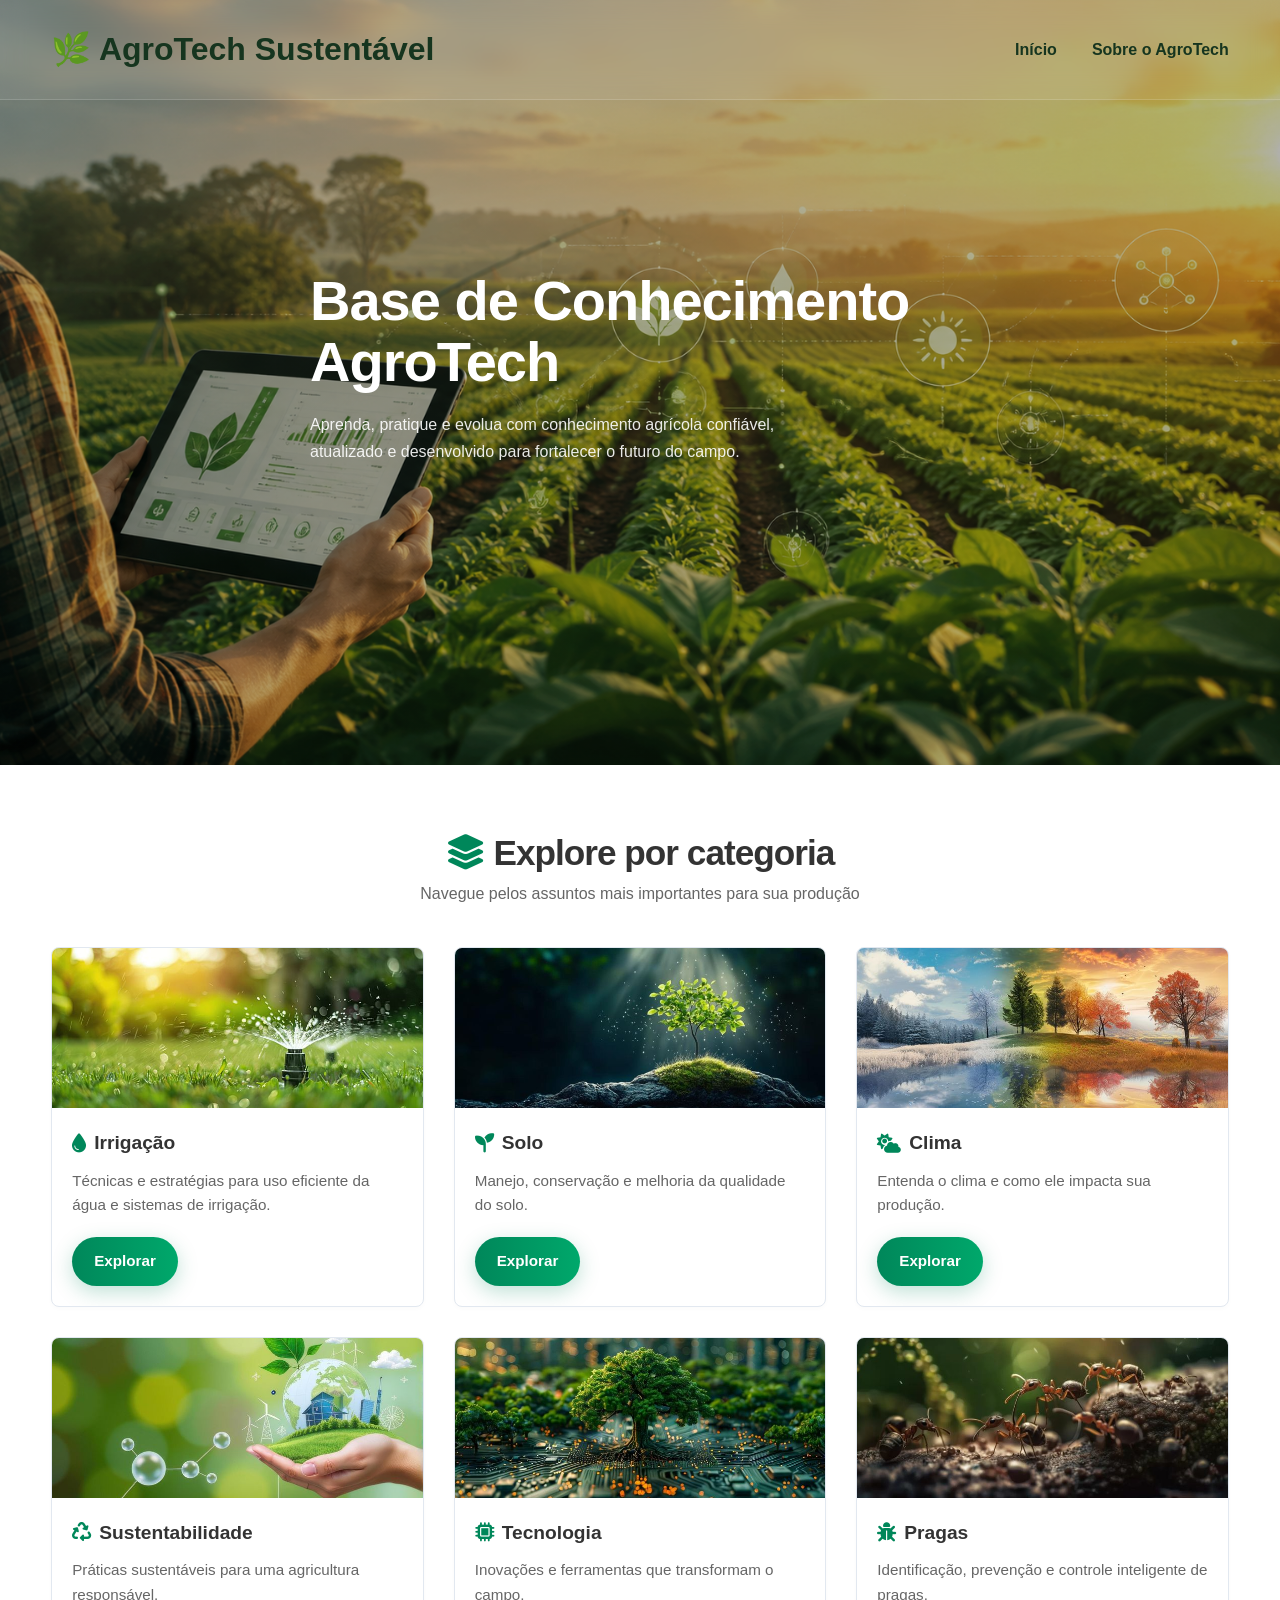
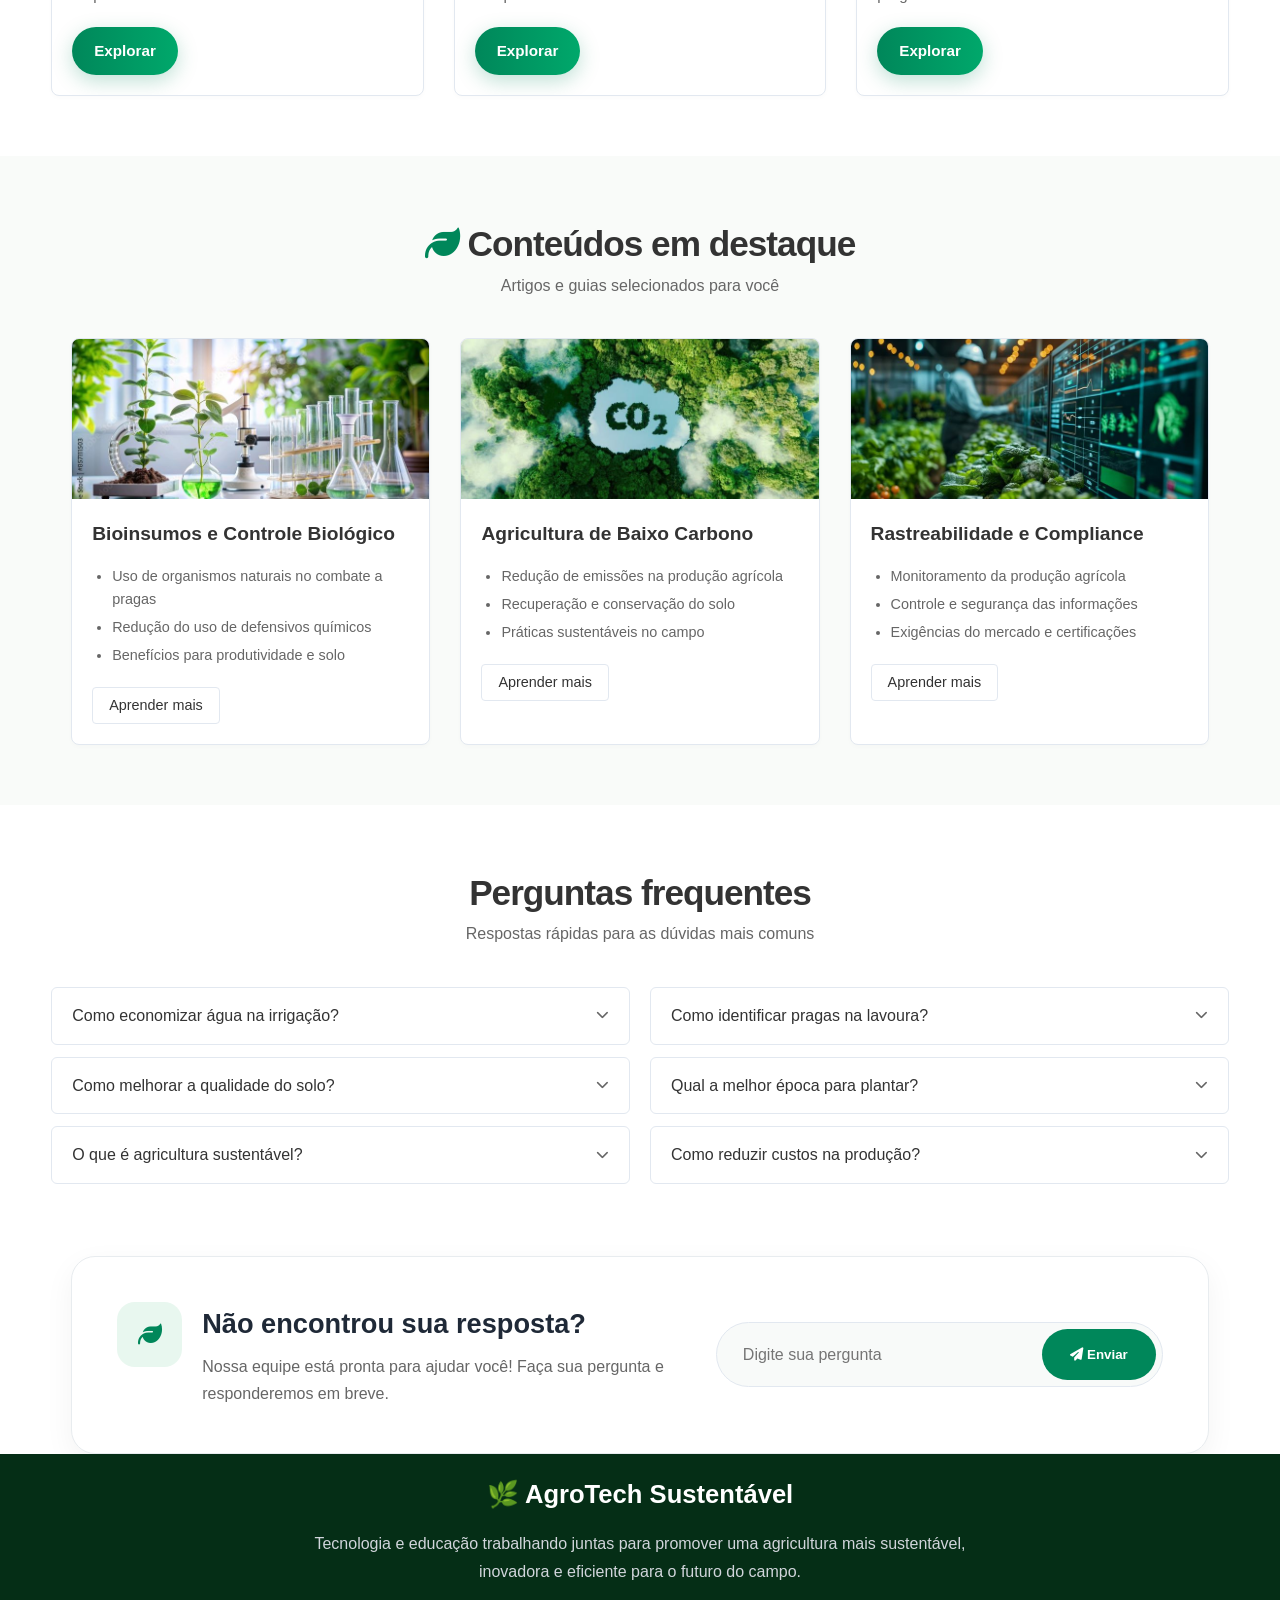
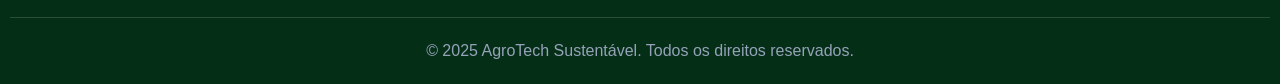
==== modulos/conhecimento/conhecimento.html @ ecba4606 "." ====
<!DOCTYPE html>
<html lang="pt-BR">
<head>
    <meta charset="UTF-8">
    <meta name="viewport" content="width=device-width, initial-scale=1.0">
    <title>Base de Conhecimento - AgroTech</title>
    <link rel="stylesheet" href="conhecimento.css">
    <!-- FontAwesome para os ícones (opcional, ou use seus próprios SVGs) -->
    <link rel="stylesheet"
href="https://cdnjs.cloudflare.com/ajax/libs/font-awesome/6.5.2/css/all.min.css">
<link rel="stylesheet" href="/css/global.css">
<script src="/js/global.js"></script>
</head>
<body>

    <!-- HEADER -->
    <header class="header">
    <div class="container nav">
        <div class="logo">
            🌿 AgroTech Sustentável
        </div>

        <nav>
            <ul>
                <li><a href="../../index.html">Início</a></li>
                <li><a href="/modulos/sobre/sobre.html">Sobre o AgroTech</a></li>
            </ul>
        </nav>
    </div>
    </header>

    <!-- Hero Section -->
    <section class="hero">
    <div class="container">
        <h1>Base de Conhecimento AgroTech</h1>

        <p>
            Aprenda, pratique e evolua com conhecimento agrícola confiável,
            atualizado e desenvolvido para fortalecer o futuro do campo.
        </p>
    </div>
</section>

    <!-- Categorias -->
    <section class="section container">
        <div class="section-title">
            <h2><i class="fa-solid fa-layer-group text-green"></i> Explore por categoria</h2>
            <p>Navegue pelos assuntos mais importantes para sua produção</p>
        </div>

        <div class="grid-categories">
            <!-- Card 1 -->
<div class="card-category">

    <div class="card-img"
    style="background-image:url('/assets/imagens/conteudos/irrigacao/bannerirrigar_BDC.jpeg');">
    </div>

    <div class="card-content">
        <h3>
            <i class="fa-solid fa-droplet text-green"></i>
            Irrigação
        </h3>

        <p>
            Técnicas e estratégias para uso eficiente da água e sistemas de irrigação.
        </p>

        <a href="/modulos/conhecimento/conteudos/irrigacao.html" class="botao">
            Explorar
        </a>
    </div>

</div>

<!-- Card 2 -->
<div class="card-category">

    <div class="card-img"
    style="background-image:url('/assets/imagens/conteudos/solo/bannersolo_BDC.jpeg');">
    </div>

    <div class="card-content">

        <h3>
            <i class="fa-solid fa-seedling text-green"></i>
            Solo
        </h3>

        <p>
            Manejo, conservação e melhoria da qualidade do solo.
        </p>

        <a href="/modulos/conhecimento/conteudos/solo.html" class="botao">
            Explorar
        </a>

    </div>

</div>

<!-- Card 3 -->
<div class="card-category">

    <div class="card-img"
    style="background-image:url('/assets/imagens/conteudos/clima/bannerclima_BDC.jpeg');">
    </div>

    <div class="card-content">

        <h3>
            <i class="fa-solid fa-cloud-sun text-green"></i>
            Clima
        </h3>

        <p>
            Entenda o clima e como ele impacta sua produção.
        </p>

        <a href="/modulos/conhecimento/conteudos/clima.html" class="botao">
            Explorar
        </a>

    </div>

</div>

<!-- Card 4 -->
<div class="card-category">

    <div class="card-img"
    style="background-image:url('/assets/imagens/conteudos/sustentabilidade/bannersustentabilidade_BDC.jpeg');">
    </div>

    <div class="card-content">

        <h3>
            <i class="fa-solid fa-recycle text-green"></i>
            Sustentabilidade
        </h3>

        <p>
            Práticas sustentáveis para uma agricultura responsável.
        </p>

        <a href="/modulos/conhecimento/conteudos/sustentabilidade.html" class="botao">
            Explorar
        </a>

    </div>

</div>

<!-- Card 5 -->
<div class="card-category">

    <div class="card-img"
    style="background-image:url('/assets/imagens/conteudos/tecnologia/bannertech_BDC.jpeg');">
    </div>

    <div class="card-content">

        <h3>
            <i class="fa-solid fa-microchip text-green"></i>
            Tecnologia
        </h3>

        <p>
            Inovações e ferramentas que transformam o campo.
        </p>

        <a href="/modulos/conhecimento/conteudos/tecnologia.html" class="botao">
            Explorar
        </a>

    </div>

</div>

<!-- Card 6 -->
<div class="card-category">

    <div class="card-img"
    style="background-image:url('/assets/imagens/conteudos/pragas/bannerpragas_BDC.jpeg');">
    </div>

    <div class="card-content">

        <h3>
            <i class="fa-solid fa-bug text-green"></i>
            Pragas
        </h3>

        <p>
            Identificação, prevenção e controle inteligente de pragas.
        </p>

        <a href="/modulos/conhecimento/conteudos/pragas.html" class="botao">
            Explorar
        </a>

    </div>

</div>
</div>
</section>
    <!-- Conteúdos em Destaque -->
<section class="section section-gray">
<div class="container">

<div class="section-title">
<h2>
<i class="fa-solid fa-leaf text-green"></i>
Conteúdos em destaque
</h2>

<p>
Artigos e guias selecionados para você
</p>
</div>

<div class="grid-featured">

<!-- Artigo 1 -->

<div class="card-featured">

<div class="card-img"
style="background-image:url('/assets/imagens/geral/bannerbio_BDC.jpeg');">
</div>

<div class="card-content">

<h3>Bioinsumos e Controle Biológico</h3>

<ul>
<li>Uso de organismos naturais no combate a pragas</li>

<li>Redução do uso de defensivos químicos</li>

<li>Benefícios para produtividade e solo</li>
</ul>

<a href="#" class="btn-outline">
Aprender mais
</a>

</div>
</div>


<!-- Artigo 2 -->

<div class="card-featured">

<div class="card-img"
style="background-image:url('/assets/imagens/geral/bannerCO2_BDC.jpeg');">
</div>

<div class="card-content">

<h3>Agricultura de Baixo Carbono</h3>

<ul>

<li>Redução de emissões na produção agrícola</li>

<li>Recuperação e conservação do solo</li>

<li>Práticas sustentáveis no campo</li>

</ul>

<a href="#" class="btn-outline">
Aprender mais
</a>

</div>
</div>


<!-- Artigo 3 -->

<div class="card-featured">

<div class="card-img"
style="background-image:url('/assets/imagens/geral/bannermonitorar_BDC.jpeg');">
</div>

<div class="card-content">

<h3>Rastreabilidade e Compliance</h3>

<ul>

<li>Monitoramento da produção agrícola</li>

<li>Controle e segurança das informações</li>

<li>Exigências do mercado e certificações</li>

</ul>

<a href="#" class="btn-outline">
Aprender mais
</a>

</div>
</div>

</div>
</div>
</section>

    <!-- Perguntas Frequentes -->
    <section class="section container">
        <div class="section-title">
            <h2>Perguntas frequentes</h2>
            <p>Respostas rápidas para as dúvidas mais comuns</p>
        </div>

        <div class="faq-grid">
            <div class="faq-col">
                <div class="faq-item">
                    <div class="faq-question">
                        <span>Como economizar água na irrigação?</span>
                        <i class="fa-solid fa-chevron-down"></i>
                    </div>
                    <div class="faq-answer">
                        <p>Utilize sistemas de gotejamento, monitore a umidade do solo e faça irrigações nos períodos mais frescos do dia (início da manhã ou fim da tarde) para reduzir a evaporação.</p>
                    </div>
                </div>
                <div class="faq-item">
                    <div class="faq-question">
                        <span>Como melhorar a qualidade do solo?</span>
                        <i class="fa-solid fa-chevron-down"></i>
                    </div>
                    <div class="faq-answer">
                        <p>Realize análise de solo regularmente, aplique matéria orgânica, faça rotação de culturas e evite o maquinário pesado excessivo para prevenir a compactação.</p>
                    </div>
                </div>
                <div class="faq-item">
                    <div class="faq-question">
                        <span>O que é agricultura sustentável?</span>
                        <i class="fa-solid fa-chevron-down"></i>
                    </div>
                    <div class="faq-answer">
                        <p>É um modelo que equilibra a produção de alimentos com a preservação ambiental, viabilidade econômica e justiça social, garantindo recursos para o futuro.</p>
                    </div>
                </div>
            </div>

            <div class="faq-col">
                <div class="faq-item">
                    <div class="faq-question">
                        <span>Como identificar pragas na lavoura?</span>
                        <i class="fa-solid fa-chevron-down"></i>
                    </div>
                    <div class="faq-answer">
                        <p>Faça o monitoramento constante caminhando pela área técnica (MIP), observe manchas, furos nas folhas e a presença direta de insetos ou vetores.</p>
                    </div>
                </div>
                <div class="faq-item">
                    <div class="faq-question">
                        <span>Qual a melhor época para plantar?</span>
                        <i class="fa-solid fa-chevron-down"></i>
                    </div>
                    <div class="faq-answer">
                        <p>Depende da cultura escolhida e do zoneamento climático da sua região. Consulte o calendário agrícola local ou o ZARC da Embrapa.</p>
                    </div>
                </div>
                <div class="faq-item">
                    <div class="faq-question">
                        <span>Como reduzir custos na produção?</span>
                        <i class="fa-solid fa-chevron-down"></i>
                    </div>
                    <div class="faq-answer">
                        <p>Invista em tecnologia de precisão, faça compras coletivas de insumos, previna pragas antes que virem infestações e faça a manutenção preventiva de maquinários.</p>
                    </div>
                </div>
            </div>
        </div>
    </section>

    <!-- Banner Final CTA -->
    <section class="container cta-section">
        <div class="cta-box">
            <div class="cta-content">
                <div class="cta-icon">
                    <i class="fa-solid fa-leaf"></i>
                </div>
                <div>
                    <h3>Não encontrou sua resposta?</h3>
                    <p>Nossa equipe está pronta para ajudar você! Faça sua pergunta e responderemos em breve.</p>
                </div>
            </div>
            <div class="search-box">
    <input type="text" placeholder="Digite sua pergunta">
    <button class="btn-search">
<i class="fa-solid fa-paper-plane"></i>
Enviar
</button>
</div>
        </div>
    </section>
    <!-- FOOTER -->
<footer>

    <div class="container footer-grid">

        <div class="footer-brand">

            <h3>
                🌿 AgroTech Sustentável
            </h3>

            <p>
                Tecnologia e educação trabalhando juntas para promover uma
                agricultura mais sustentável, inovadora e eficiente para o
                futuro do campo.
            </p>

        </div>

    </div>

    <div class="copyright">
        <p>&copy; 2025 AgroTech Sustentável. Todos os direitos reservados.</p>
    </div>

</footer>

    <script src="/modulos/conhecimento/conteudos.js"></script>
<script src="/modulos/conhecimento/conhecimento.js"></script>
</body>
</html>
---- modulos/conhecimento/conhecimento.css ----
/* ========================================
   CONFIGURAÇÕES GERAIS E VARIÁVEIS
======================================== */
:root {
    --primary-color: #00875a;
    --primary-dark: #006644;
    --text-color: #333333;
    --text-light: #666666;
    --bg-light: #f9fbf9;
    --border-color: #e2e8f0;
    --white: #ffffff;
}

* {
    margin: 0;
    padding: 0;
    box-sizing: border-box;
    font-family: 'Segoe UI', Tahoma, Geneva, Verdana, sans-serif;
}

body {
    background-color: var(--white);
    color: var(--text-color);
    line-height: 1.6;
}

/* Base unificada para o alinhamento centralizado das seções */
.container {
    width: 100%;
    max-width: 1200px;
    margin: 0 auto;
    padding: 0 20px;
}

.text-green {
    color: var(--primary-color);
}

/* ========================================
   HERO PROFISSIONAL
======================================== */

.hero{
    min-height:85vh;

    background:
    linear-gradient(
        rgba(0,0,0,.30),
        rgba(0,0,0,.30)
    ),
    url('/assets/imagens/geral/bannerconhecimento.png');

    background-size:cover;
    background-position:center;

    display:flex;
    align-items:center;
}

.hero .container{
    max-width:700px;

    display:flex;
    flex-direction:column;
    align-items:flex-start;

    padding:0 20px;
}

.hero h1{
font-size:3.5rem;
font-weight:700;
letter-spacing:-1px;
line-height:1.1;

color:white;

margin-bottom:18px;
}

.hero p{

max-width:520px;

font-size:1rem;

font-weight:400;

line-height:1.7;

color:rgba(255,255,255,.90);

margin-bottom:30px;
}

.hero .botao{
padding:14px 28px;

border-radius:50px;

background:#00875a;

color:white;

font-weight:600;

text-decoration:none;

transition:.3s;
}

.hero .botao:hover{
transform:translateY(-3px);
background:#006644;
}

/* Responsivo */

@media(max-width:768px){

.hero{
min-height:70vh;
text-align:center;
}

.hero .container{
align-items:center;
}

.hero h1{
font-size:2.5rem;
}

.hero p{
font-size:1rem;
}

}
/* ========================================
   BOTÕES E ELEMENTOS DE INTERAÇÃO
======================================== */

.botao{

display:inline-flex;
align-items:center;
justify-content:center;

padding:12px 22px;

background:linear-gradient(
90deg,
#00875a,
#00a86b
);

color:white;
text-decoration:none;

font-weight:600;
font-size:.95rem;

border-radius:50px;

transition:.4s;

box-shadow:
0 6px 20px rgba(0,135,90,.25);
}

.botao:hover{

transform:translateY(-4px);

box-shadow:
0 12px 25px rgba(0,135,90,.35);

background:linear-gradient(
90deg,
#006644,
#00875a
);

}
.btn-primary {
    background-color: var(--primary-color);
    color: var(--white) !important;
    padding: 8px 16px;
    border-radius: 6px;
    transition: background 0.3s;
    text-decoration: none;
}

.btn-primary:hover {
    background-color: var(--primary-dark);
}

.btn-outline {
    display: inline-block;
    border: 1px solid var(--border-color);
    color: var(--text-color);
    text-decoration: none;
    padding: 6px 16px;
    border-radius: 4px;
    font-size: 0.9rem;
    transition: all 0.3s;
    text-align: center;
}

.btn-outline:hover {
    border-color: var(--primary-color);
    color: var(--primary-color);
}

/* ========================================
   SEÇÕES GERAIS E GRIDS
======================================== */
.section {
    padding: 60px 0;
}

.section-gray {
    background-color: var(--bg-light);
}

.section-title {
    text-align: center;
    margin-bottom: 40px;
}

.section-title h2{
font-size:2.2rem;
font-weight:700;
letter-spacing:-1px;
}

.section-title p {
    color: var(--text-light);
}

/* Grid estrutural das Categorias */
.grid-categories, 
.grid-featured {
    display: grid;
    grid-template-columns: repeat(auto-fit, minmax(320px, 1fr));
    gap: 30px;
}

/* ========================================
   CARDS (CATEGORIAS E DESTAQUES)
======================================== */
.card-category, 
.card-featured {
    background: var(--white);
    border: 1px solid var(--border-color);
    border-radius: 8px;
    overflow: hidden;
    box-shadow: 0 2px 5px rgba(0,0,0,0.02);
}

.card-img {
    height: 160px;
    background-size: cover;
    background-position: center;
    position: relative;
}

.card-content {
    padding: 20px;
}

.card-content h3 {
    margin-bottom: 10px;
    font-size: 1.2rem;
    display: flex;
    align-items: center;
    gap: 8px;
}

.card-content p {
    color: var(--text-light);
    font-size: 0.95rem;
    margin-bottom: 20px;
    min-height: 45px;
}

/* Emblemas / Badges dos Cards */
.badges {
    position: absolute;
    top: 15px;
    left: 15px;
    right: 15px;
    display: flex;
    justify-content: space-between;
}

.badge {
    padding: 4px 10px;
    border-radius: 20px;
    font-size: 0.75rem;
    font-weight: bold;
    color: var(--white);
}

.badge-irriga { background-color: #2b6cb0; }
.badge-solo { background-color: #744210; }
.badge-sust { background-color: #2f855a; }

.badge-level { background-color: #ecc94b; color: #744210; }
.badge-level-easy { background-color: #48bb78; }
.badge-level-hard { background-color: #f56565; }

.card-featured ul {
    margin: 15px 0 20px 20px;
    color: var(--text-light);
    font-size: 0.9rem;
}

.card-featured ul li {
    margin-bottom: 5px;
}

/* ========================================
   FAQ (SISTEMA DE ACORDEÃO)
======================================== */
.faq-grid {
    display: grid;
    grid-template-columns: 1fr 1fr;
    gap: 20px;
}

@media (max-width: 768px) {
    .faq-grid { grid-template-columns: 1fr; }
}

.faq-item {
    border: 1px solid var(--border-color);
    border-radius: 6px;
    margin-bottom: 12px;
    background: var(--white);
    overflow: hidden;
}

.faq-question {
    padding: 15px 20px;
    display: flex;
    justify-content: space-between;
    align-items: center;
    cursor: pointer;
    font-weight: 500;
    user-select: none;
}

.faq-question i {
    font-size: 0.8rem;
    transition: transform 0.3s;
    color: var(--text-light);
}

.faq-answer {
    max-height: 0;
    overflow: hidden;
    transition: max-height 0.3s ease-out;
    background-color: var(--bg-light);
}

.faq-answer p {
    padding: 15px 20px;
    color: var(--text-light);
    font-size: 0.95rem;
}

.faq-item.active .faq-answer {
    max-height: 200px;
}

.faq-item.active .faq-question i {
    transform: rotate(180deg);
}

/* ========================================
   CTA - ÁREA DE PERGUNTAS
======================================== */

.cta-section{

max-width:1200px;

margin:90px auto 150px auto;
/* topo | lados | rodapé */

padding:0 20px;
}

.cta-box{

background:white;

border:1px solid #e8ecef;

border-radius:24px;

padding:45px;

display:grid;

grid-template-columns:1fr .8fr;

align-items:center;

gap:40px;

box-shadow:
0 10px 30px rgba(0,0,0,.05);

transition:.4s;
}

.cta-box:hover{

transform:translateY(-4px);

box-shadow:
0 15px 40px rgba(0,0,0,.08);
}

.cta-content{

display:flex;

align-items:flex-start;

gap:20px;
}

.cta-icon{

min-width:65px;
height:65px;

display:flex;
align-items:center;
justify-content:center;

font-size:1.5rem;

border-radius:18px;

background:#e8f7ef;

color:#00875a;
}

.cta-content h3{

font-size:1.7rem;

margin-bottom:8px;

color:#1f2937;
}

.cta-content p{

line-height:1.7;

color:#666;

max-width:500px;
}

/* campo */

.search-box{

display:flex;

background:#f8faf9;

border:1px solid #e2e8f0;

border-radius:60px;

padding:6px;

height:65px;
}

.search-box input{

flex:1;

border:none;

background:transparent;

padding:0 20px;

outline:none;

font-size:1rem;
}

.btn-search{

border:none;

padding:0 28px;

border-radius:50px;

background:#00875a;

color:white;

font-weight:600;

cursor:pointer;

transition:.3s;
}

.btn-search:hover{

background:#006644;
}

@media(max-width:900px){

.cta-box{

grid-template-columns:1fr;

text-align:center;
}

.cta-content{

flex-direction:column;

align-items:center;
}

}
---- css/global.css ----
/* ========================================
   CONTAINER
======================================== */

.container {
    width: 92%;
    max-width: 1400px;
    margin: 0 auto;
}

/* ========================================
   HEADER
======================================== */

.header {
    position: fixed;
    top: 0;
    left: 0;
    width: 100%;
    z-index: 999;
    backdrop-filter: blur(12px);
    background: rgba(255,255,255,0.08);
    border-bottom: 1px solid rgba(255,255,255,0.15);
    transition: .3s;
}

/* ========================================
   NAVBAR
======================================== */

.nav {
    display: flex;
    justify-content: space-between;
    align-items: center;
    padding: 24px 0;
}

/* ========================================
   LOGO
======================================== */

.logo {
    display: flex;
    align-items: center;
    gap: 12px;
    font-size: 2rem;
    font-weight: 800;
    color: #16351f;
}

/* ========================================
   MENU
======================================== */

nav ul {
    display: flex;
    align-items: center;
    gap: 35px;
    list-style: none;
}

nav a {
    text-decoration: none;
    color: #16351f;
    font-size: 1rem;
    font-weight: 600;
    position: relative;
    transition: .3s;
}

/* LINHA MENU */

nav a::after {
    content: '';
    position: absolute;
    left: 0;
    bottom: -6px;
    width: 0;
    height: 2px;
    background: #2E7D32;
    transition: .3s;
}

nav a:hover::after {
    width: 100%;
}

nav a.active::after {
    width: 100%;
}

/* FOOTER */

footer {
    width: 100%;
    background: #052e16;
    color: white;
    padding: 20px 10px;
}

.footer-grid {
    max-width: 1200px;
    margin: 0 auto;
    display: flex;
    justify-content: center;
    align-items: center;
}

.footer-brand {
    text-align: center;
    max-width: 700px;
}

.footer-brand h3 {
    font-size: 1.6rem;
    margin-bottom: 15px;
}

.footer-brand p {
    color: #d1d5db;
    line-height: 1.8;
}

.copyright {
    border-top: 1px solid rgba(255,255,255,.15);
    margin-top: 30px;
    padding-top: 20px;
    text-align: center;
    color: #94a3b8;
}

/* RESPONSIVO FOOTER */

@media(max-width: 768px) {
    .footer-brand h3 {
        font-size: 1.2rem;
    }
}
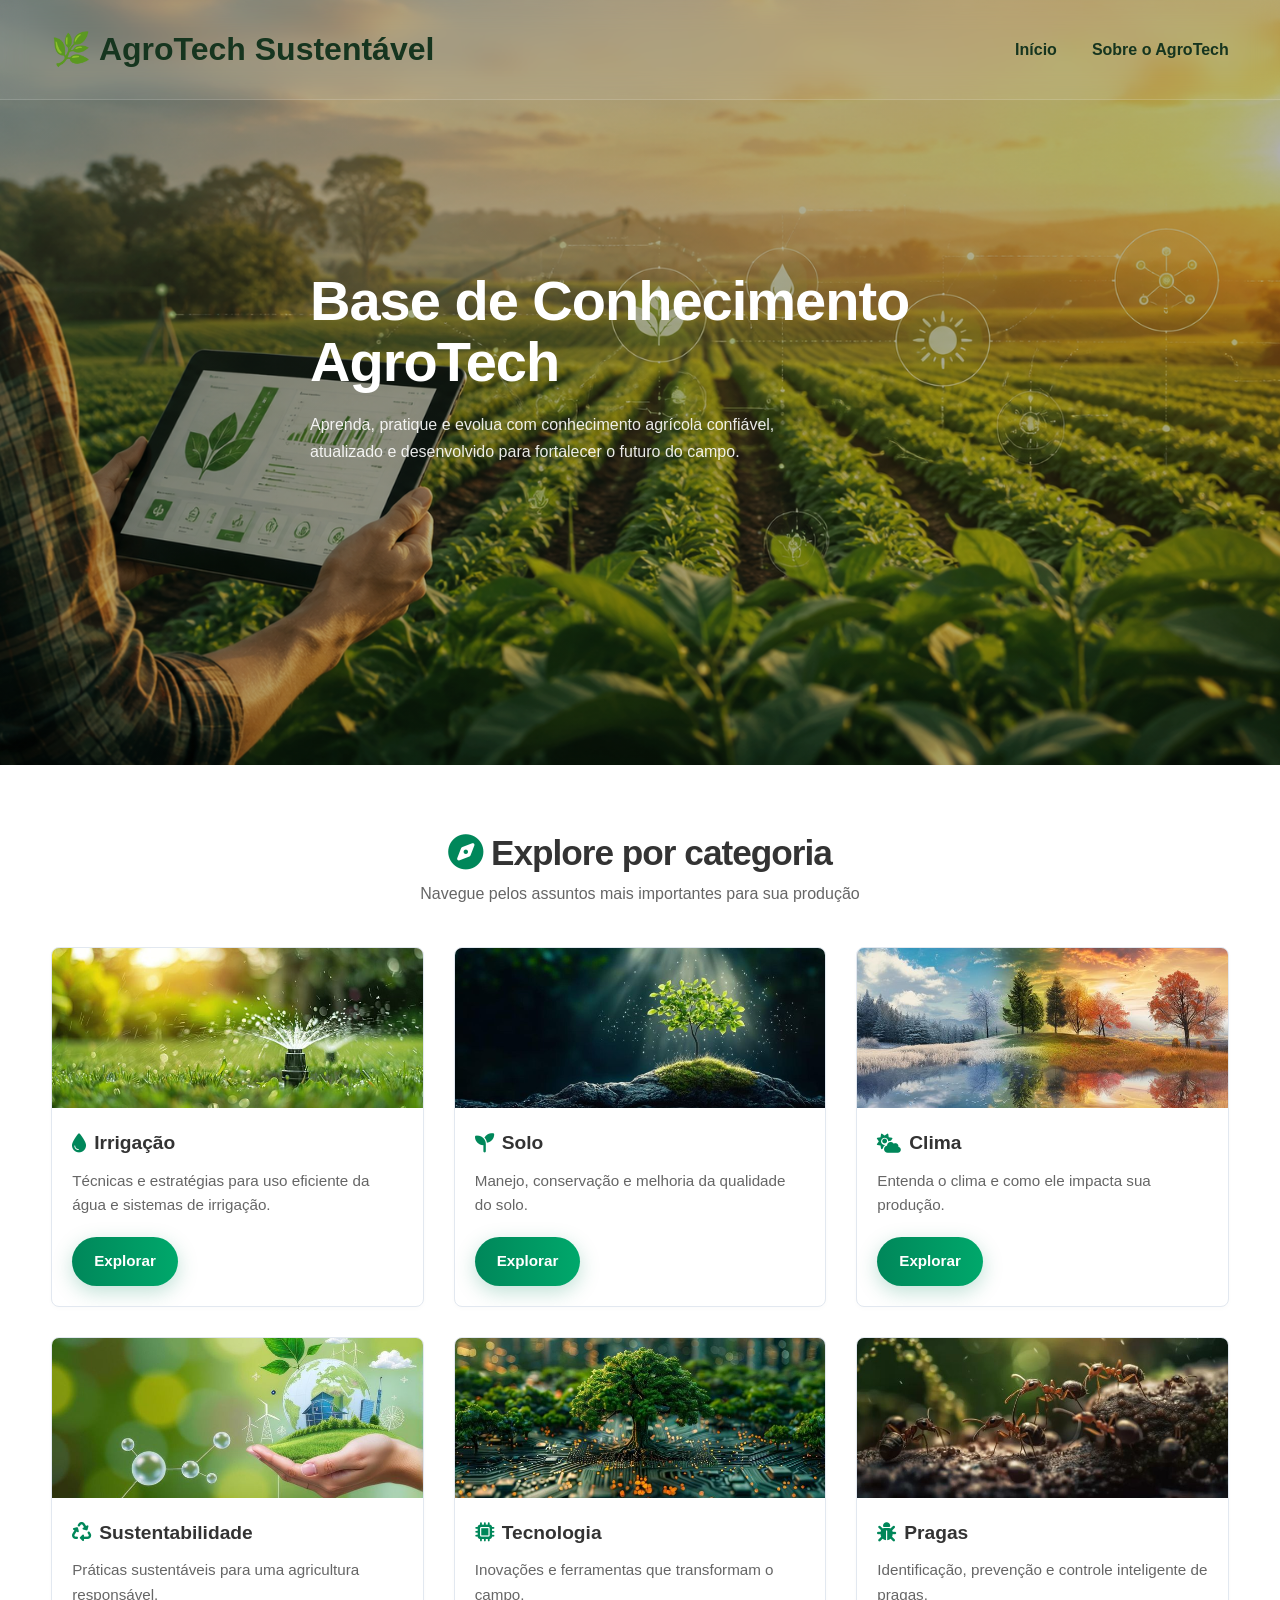
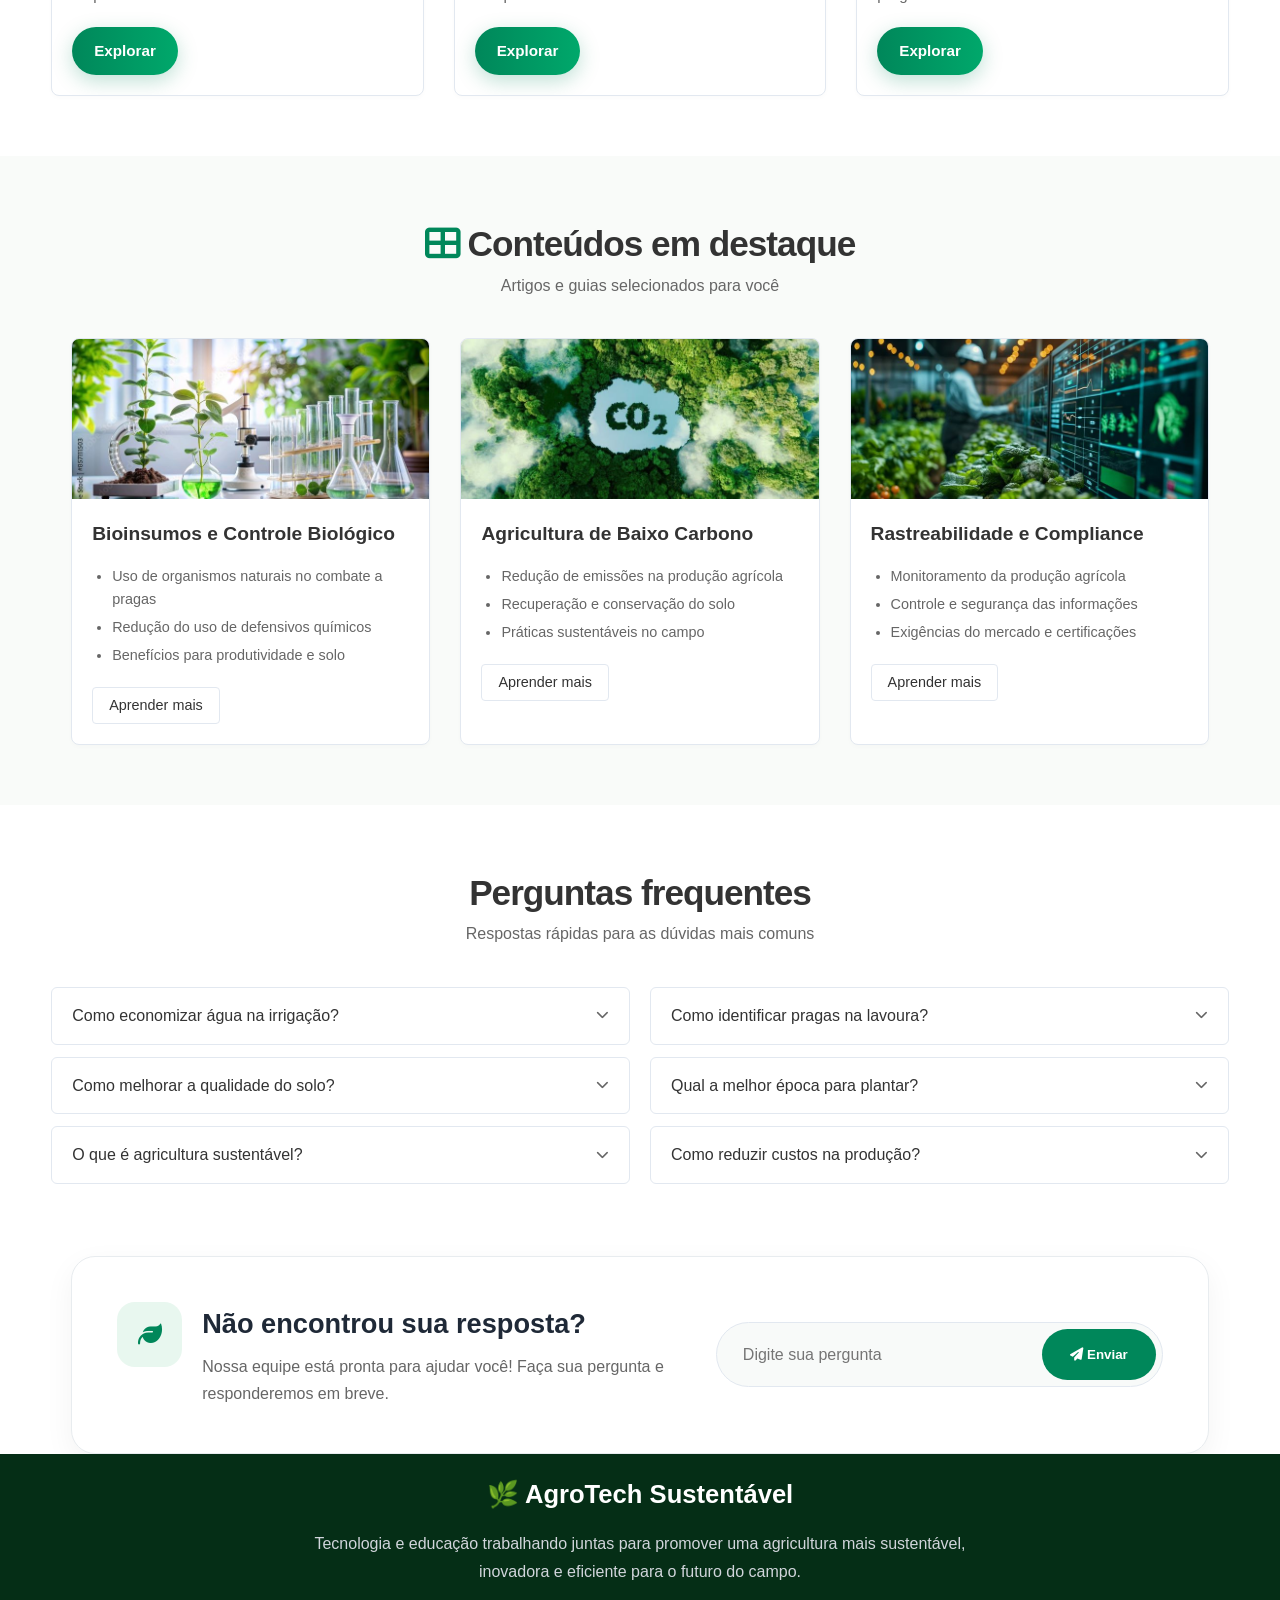
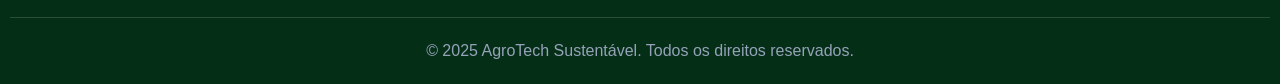
==== commit 8775a97e: "." ====
--- a/modulos/conhecimento/conhecimento.html
+++ b/modulos/conhecimento/conhecimento.html
@@ -44,7 +44,7 @@
     <!-- Categorias -->
     <section class="section container">
         <div class="section-title">
-            <h2><i class="fa-solid fa-layer-group text-green"></i> Explore por categoria</h2>
+            <h2><i class="fa-solid fa-compass text-green"></i> Explore por categoria</h2>
             <p>Navegue pelos assuntos mais importantes para sua produção</p>
         </div>
 
@@ -210,7 +210,7 @@
 
 <div class="section-title">
 <h2>
-<i class="fa-solid fa-leaf text-green"></i>
+<i class="fa-solid fa-table-cells-large text-green"></i>
 Conteúdos em destaque
 </h2>
 
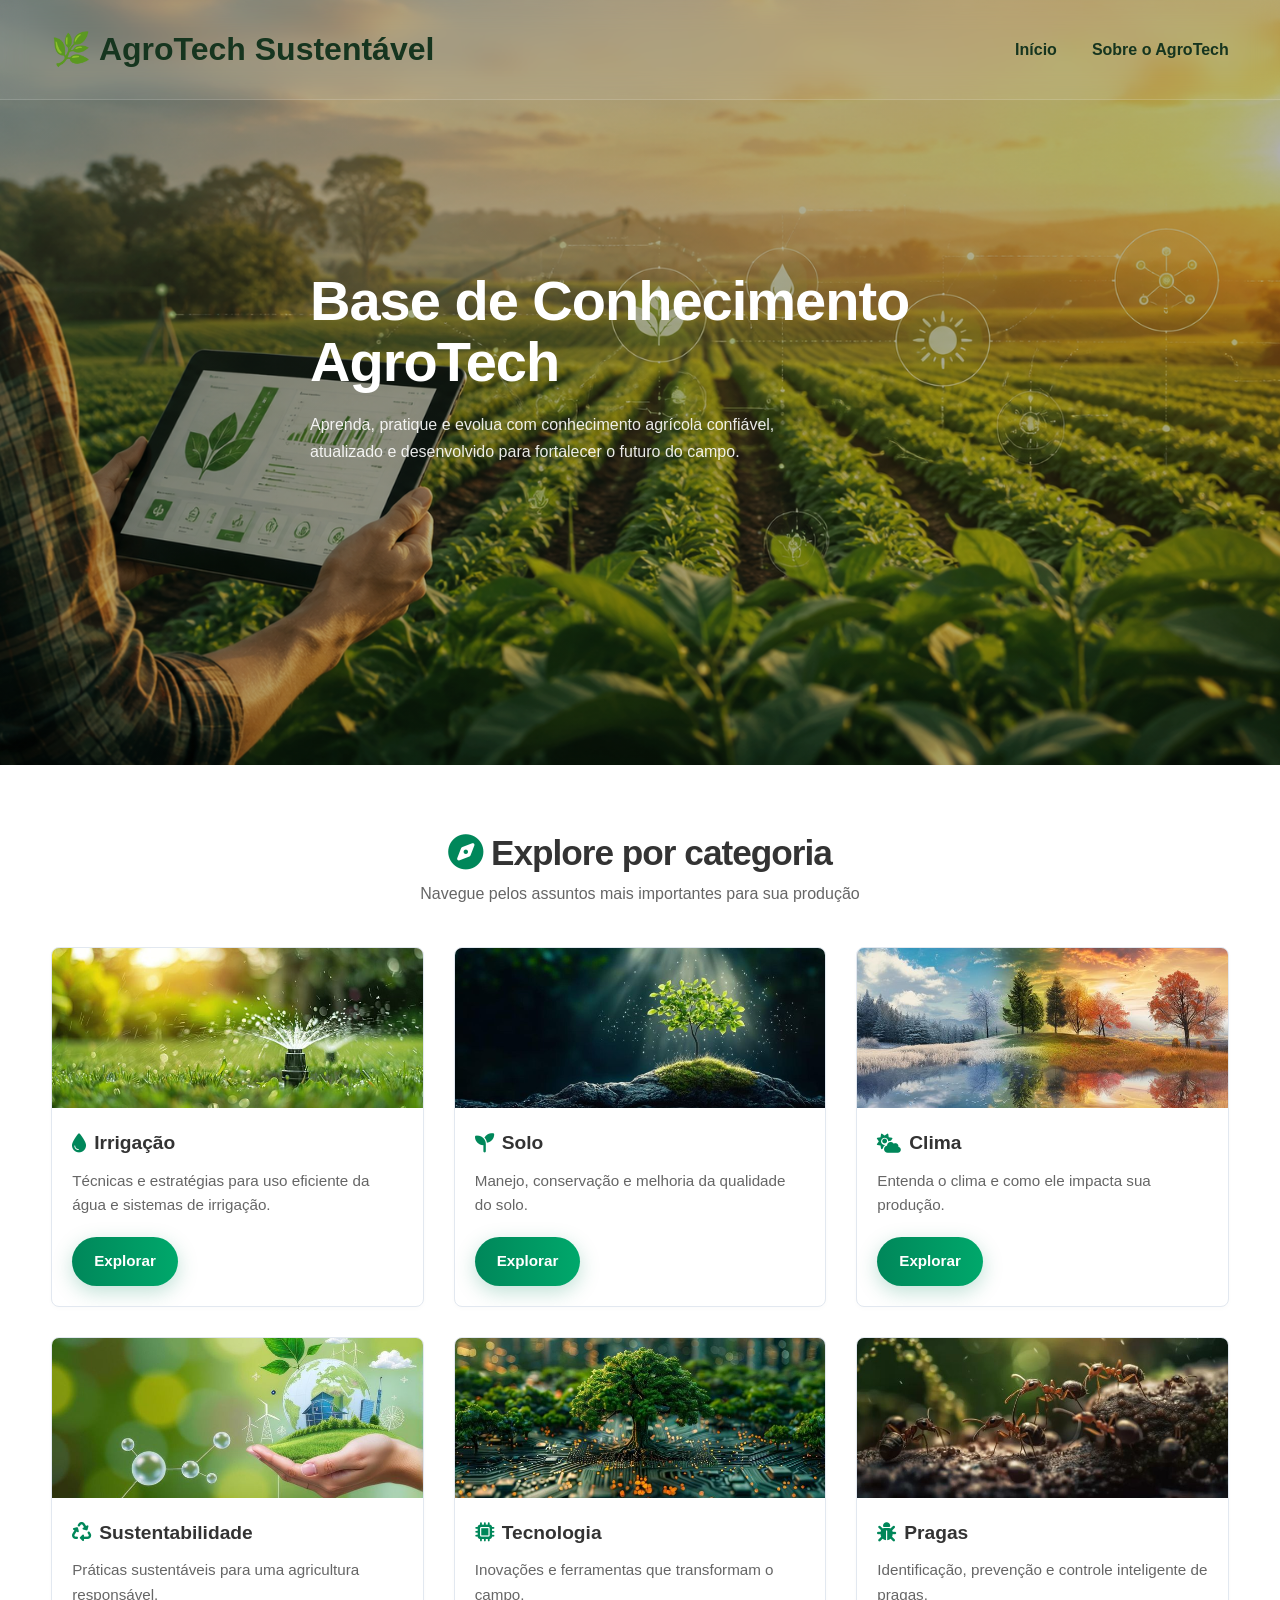
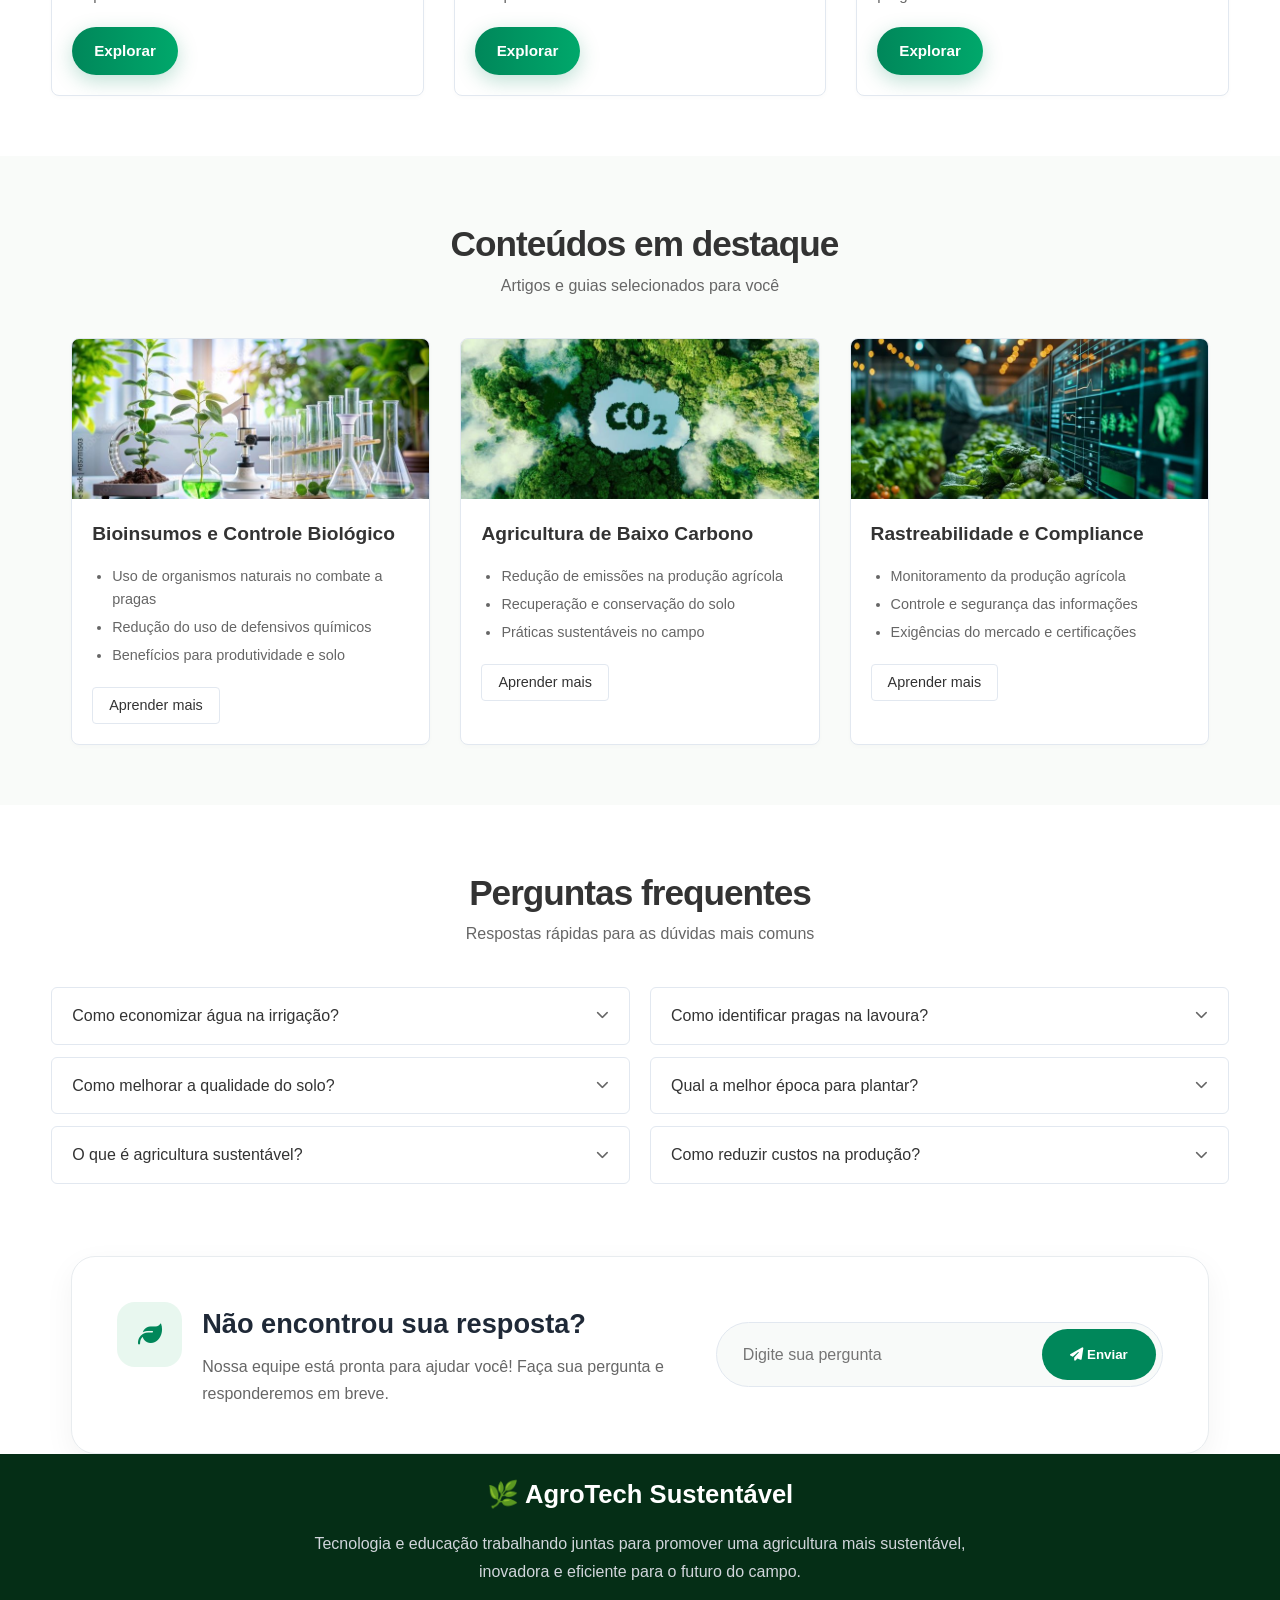
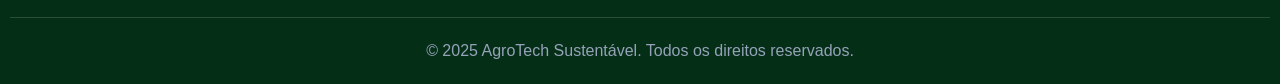
==== commit 0ad35ba3: "." ====
--- a/modulos/conhecimento/conhecimento.html
+++ b/modulos/conhecimento/conhecimento.html
@@ -210,7 +210,7 @@
 
 <div class="section-title">
 <h2>
-<i class="fa-solid fa-table-cells-large text-green"></i>
+<i class="fa-solid fa-headse"></i>
 Conteúdos em destaque
 </h2>
 
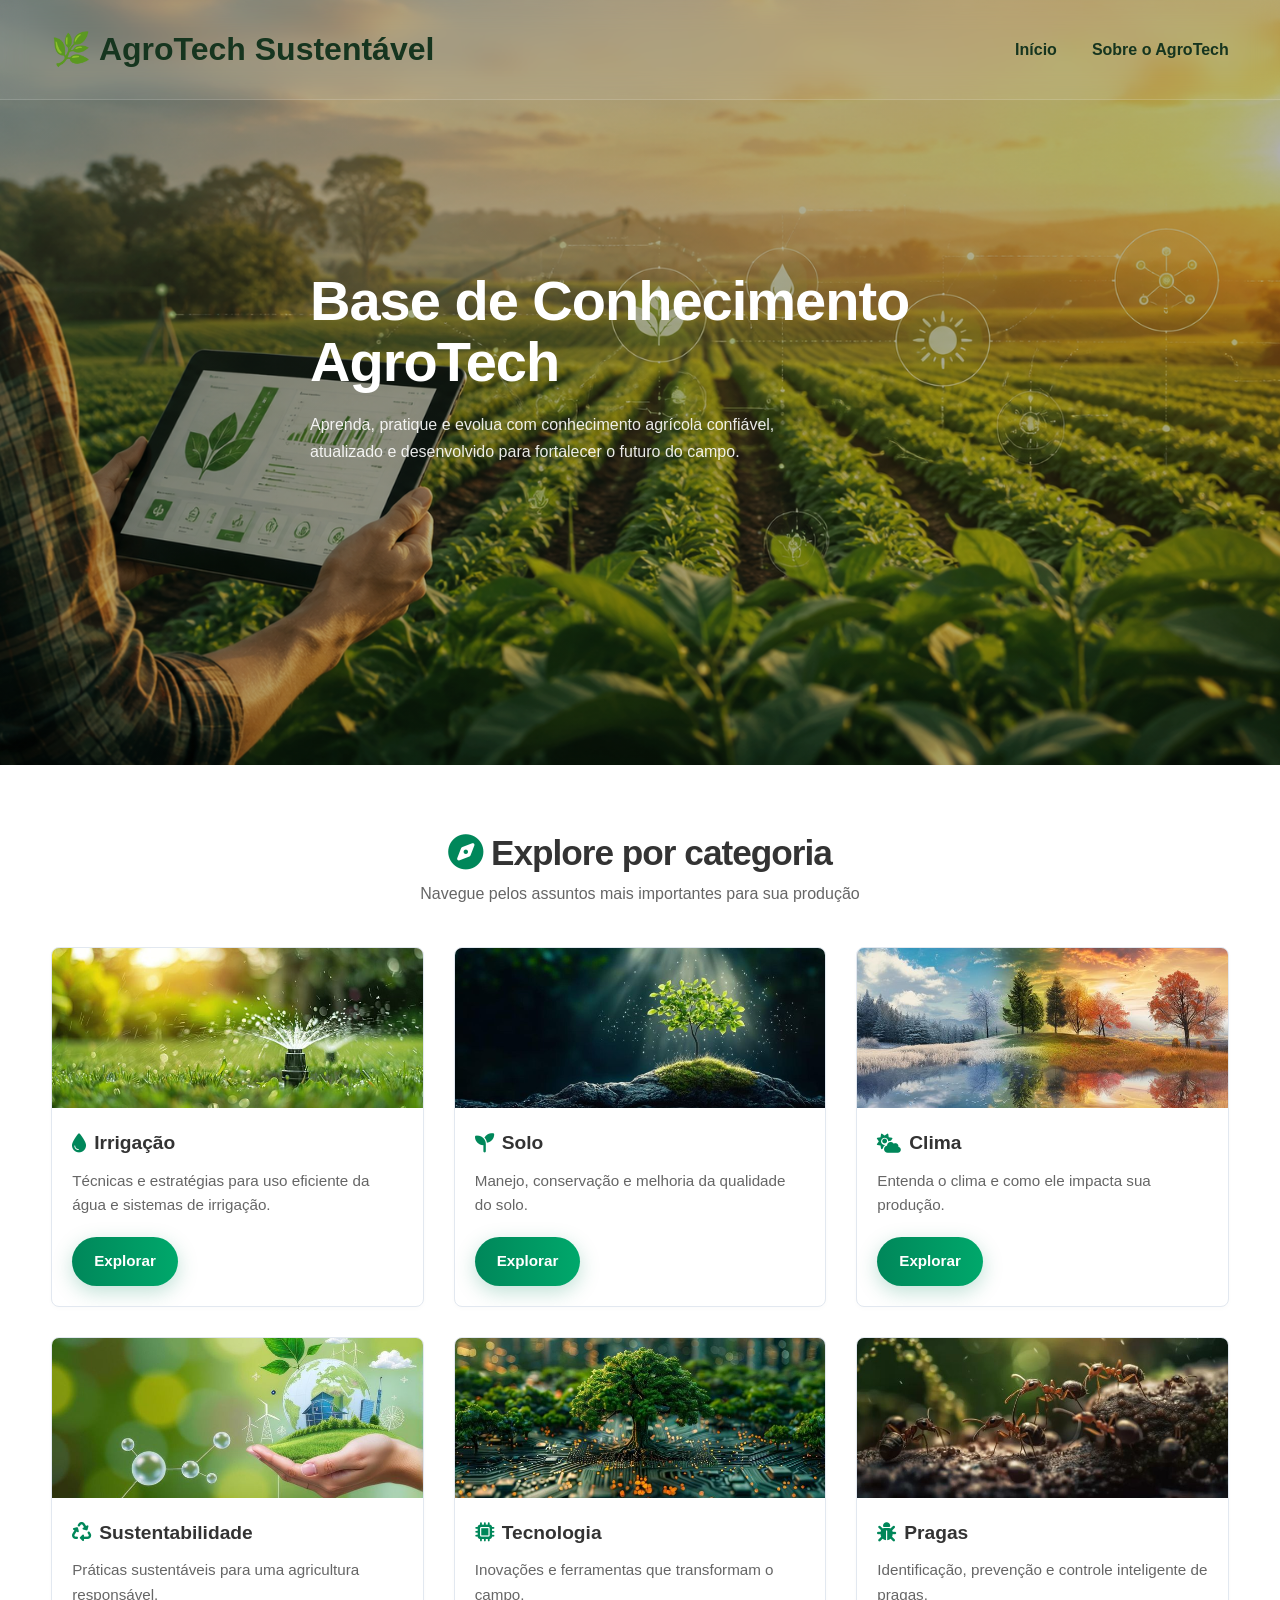
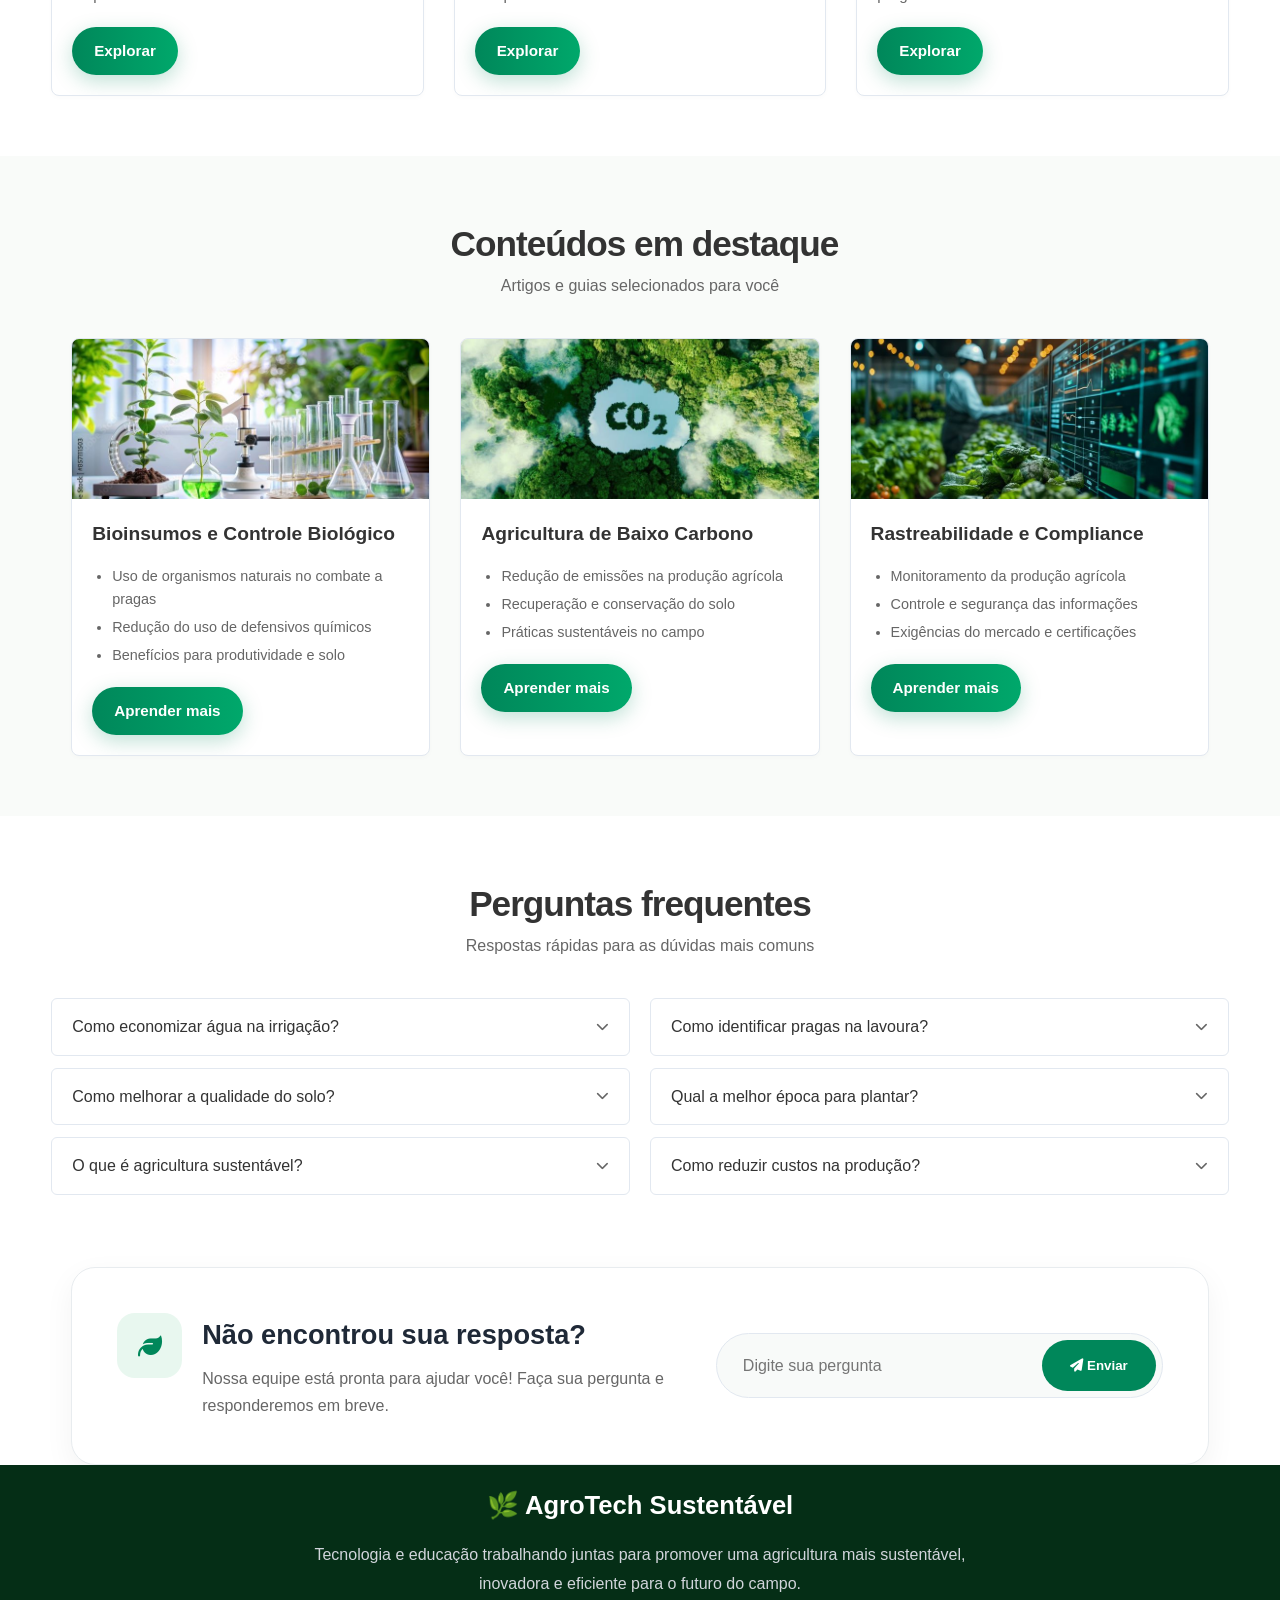
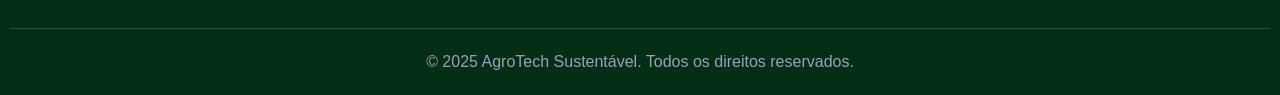
==== commit 73892fb1: "." ====
--- a/modulos/conhecimento/conhecimento.html
+++ b/modulos/conhecimento/conhecimento.html
@@ -241,9 +241,9 @@
 <li>Benefícios para produtividade e solo</li>
 </ul>
 
-<a href="#" class="btn-outline">
-Aprender mais
-</a>
+<a href="/modulos/conhecimento/destaque/bioinsumos-controle-biologico.html" class="botao">
+            Aprender mais
+        </a>
 
 </div>
 </div>
@@ -271,9 +271,9 @@
 
 </ul>
 
-<a href="#" class="btn-outline">
-Aprender mais
-</a>
+<a href="/modulos/conhecimento/destaque/agricultura-baixo-carbono.html" class="botao">
+            Aprender mais
+        </a>
 
 </div>
 </div>
@@ -301,9 +301,9 @@
 
 </ul>
 
-<a href="#" class="btn-outline">
-Aprender mais
-</a>
+<a href="/modulos/conhecimento/destaque/rastreabilidade-compliance.html" class="botao">
+            Aprender mais
+        </a>
 
 </div>
 </div>
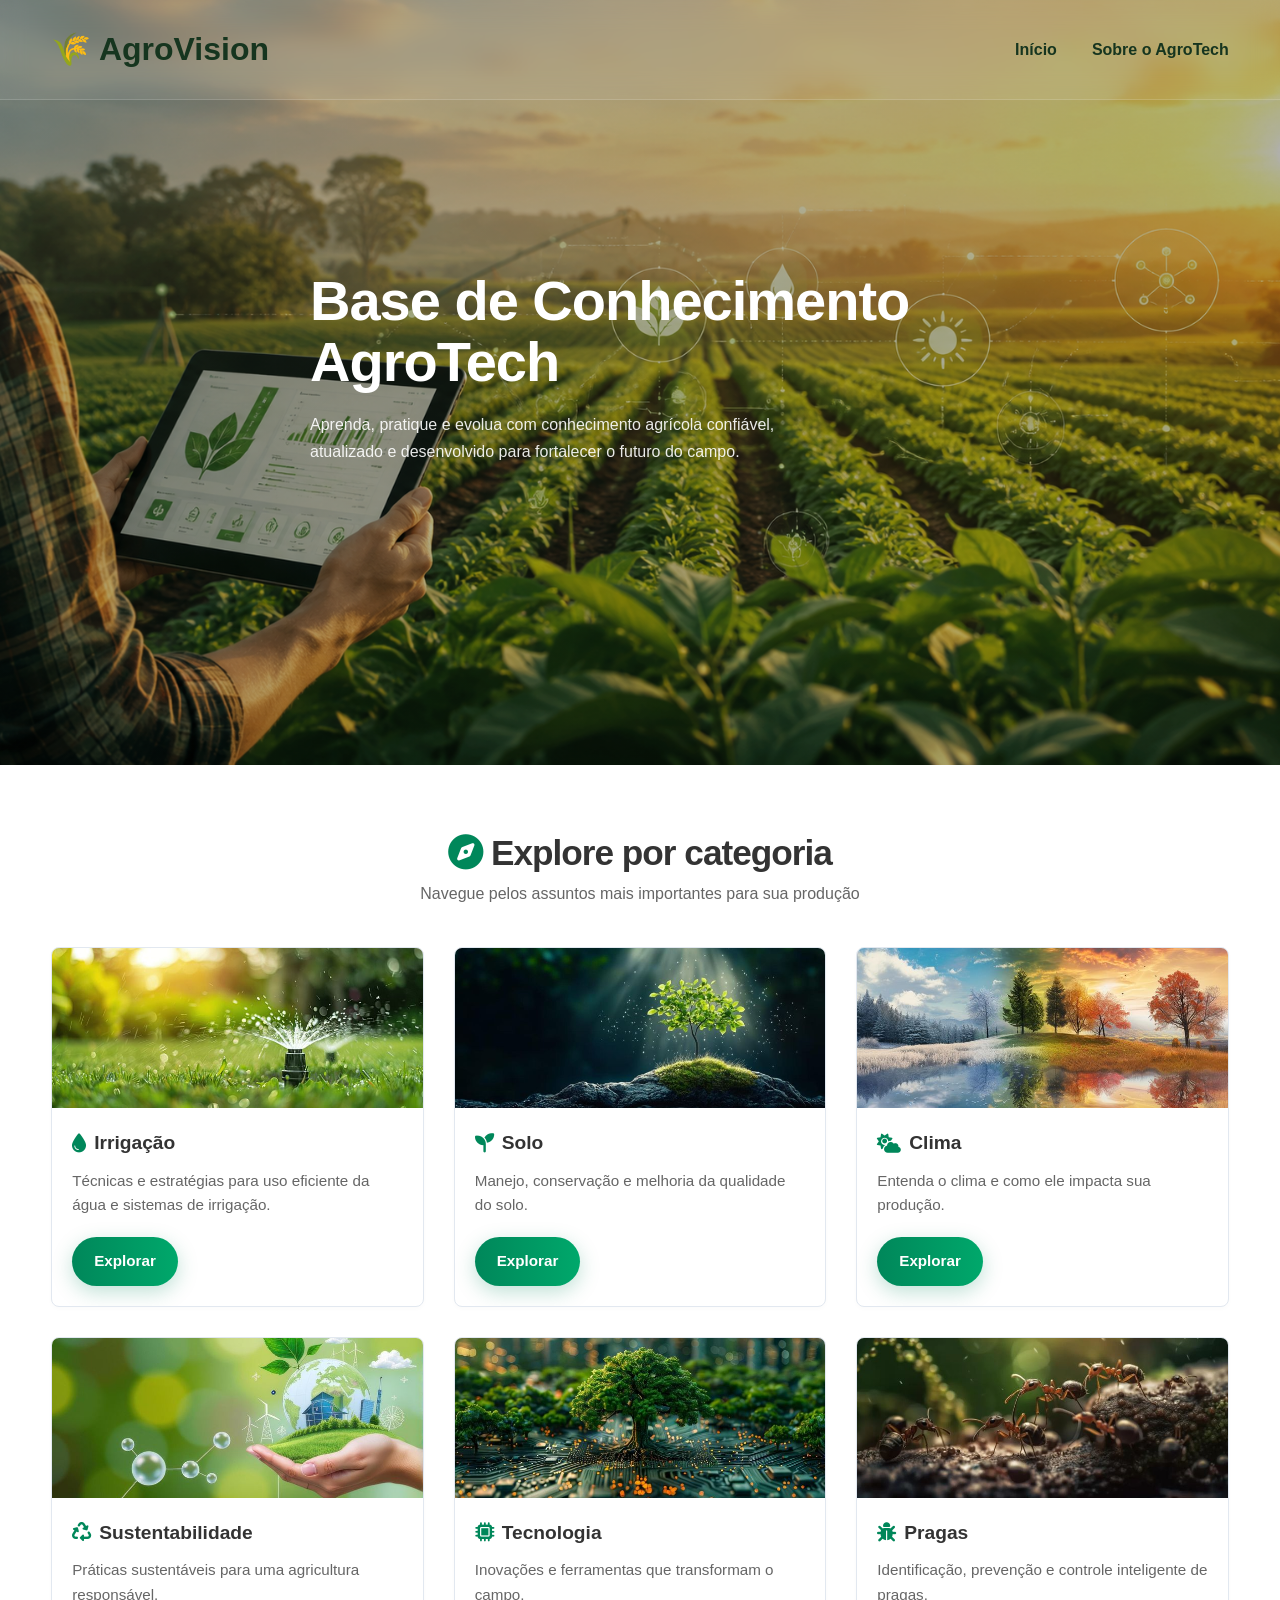
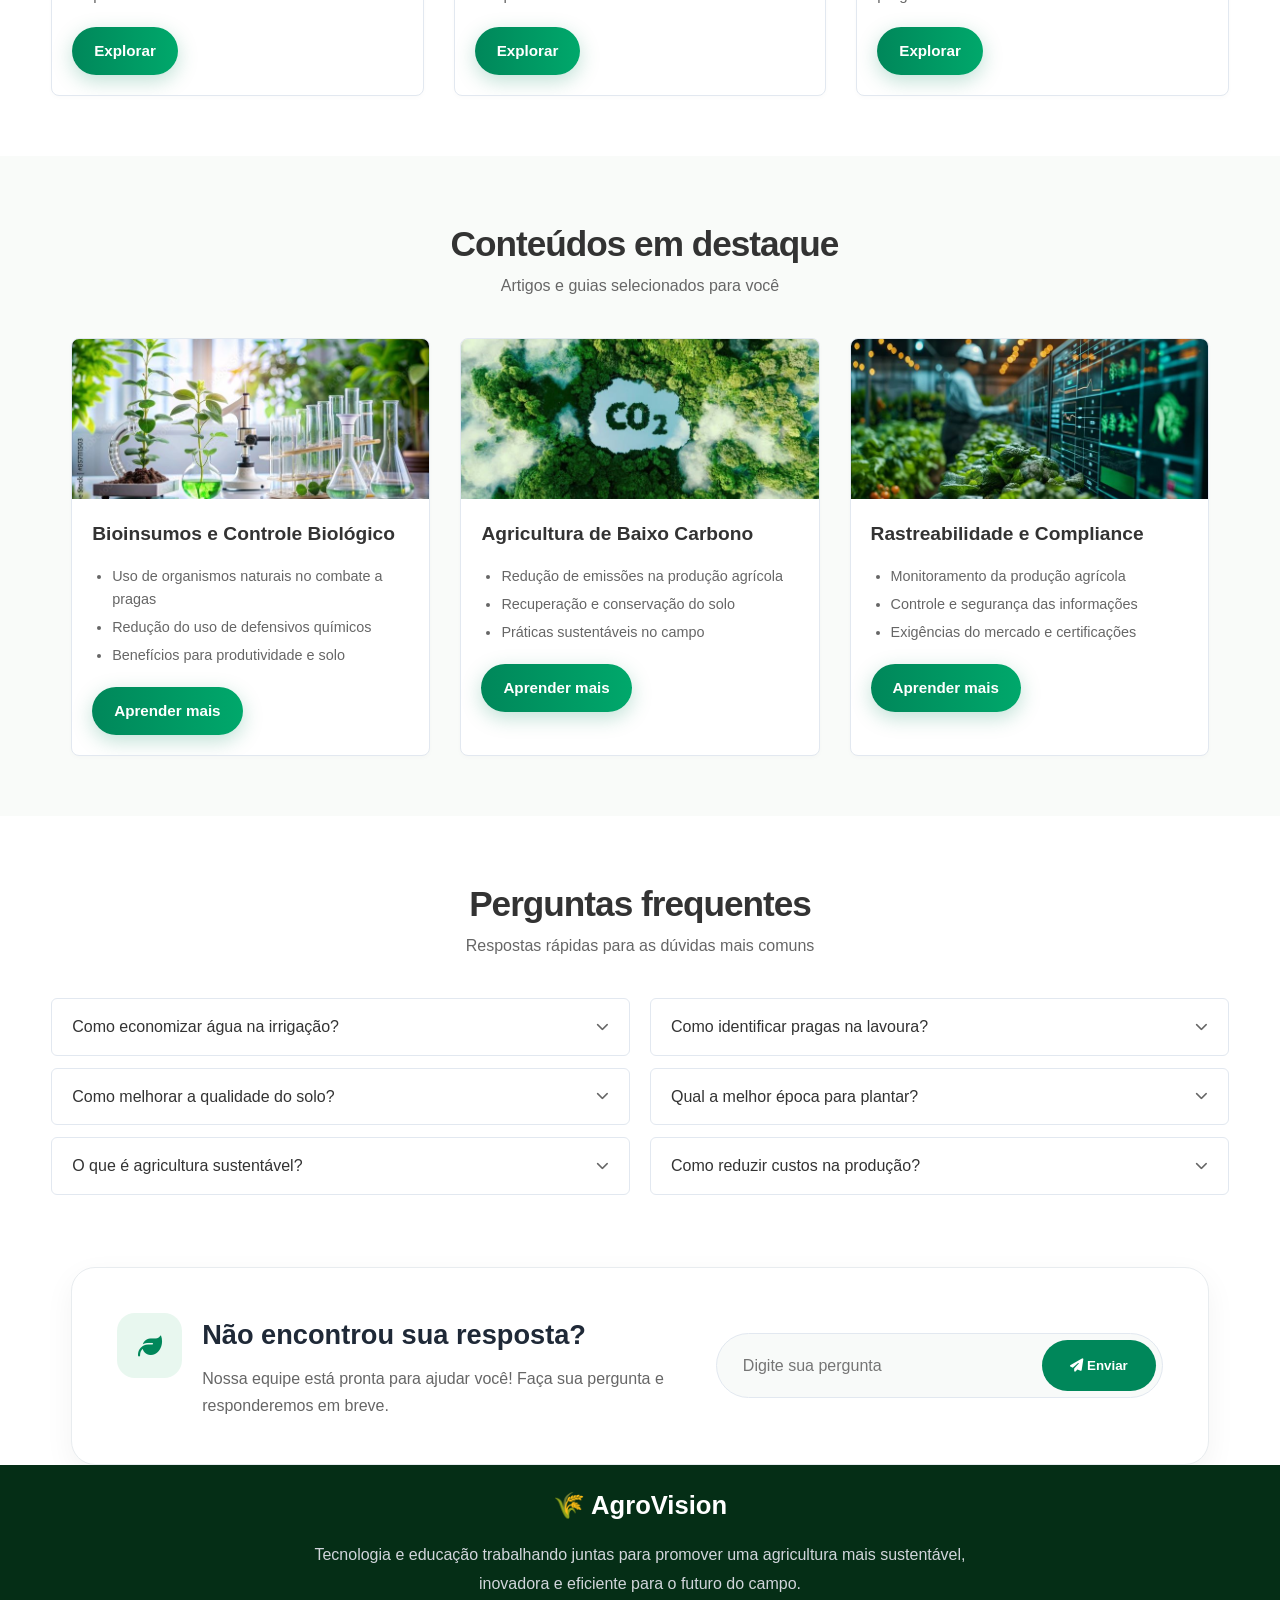
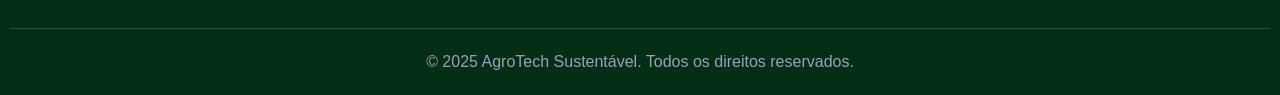
==== commit 81c8dc5d: "." ====
--- a/modulos/conhecimento/conhecimento.html
+++ b/modulos/conhecimento/conhecimento.html
@@ -17,7 +17,7 @@
     <header class="header">
     <div class="container nav">
         <div class="logo">
-            🌿 AgroTech Sustentável
+            🌾 AgroVision
         </div>
 
         <nav>
@@ -411,7 +411,7 @@
         <div class="footer-brand">
 
             <h3>
-                🌿 AgroTech Sustentável
+                🌾 AgroVision
             </h3>
 
             <p>
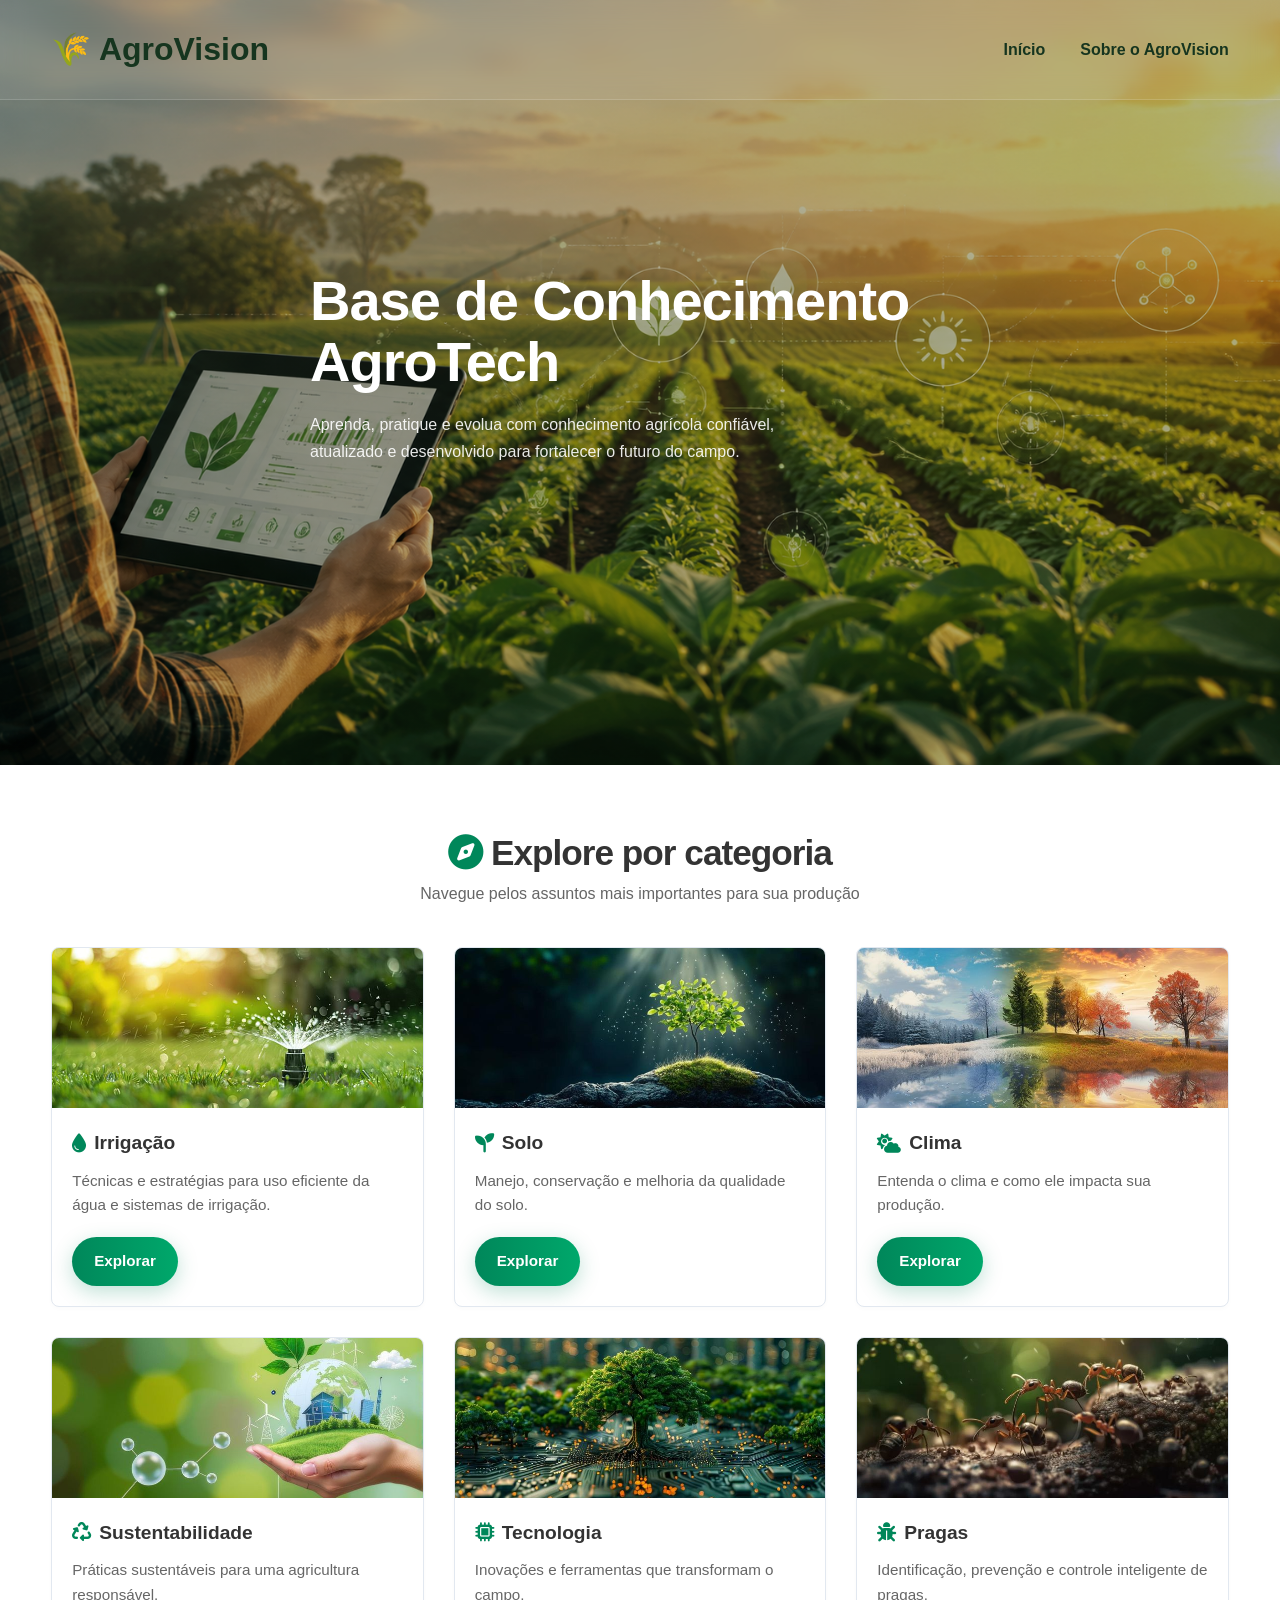
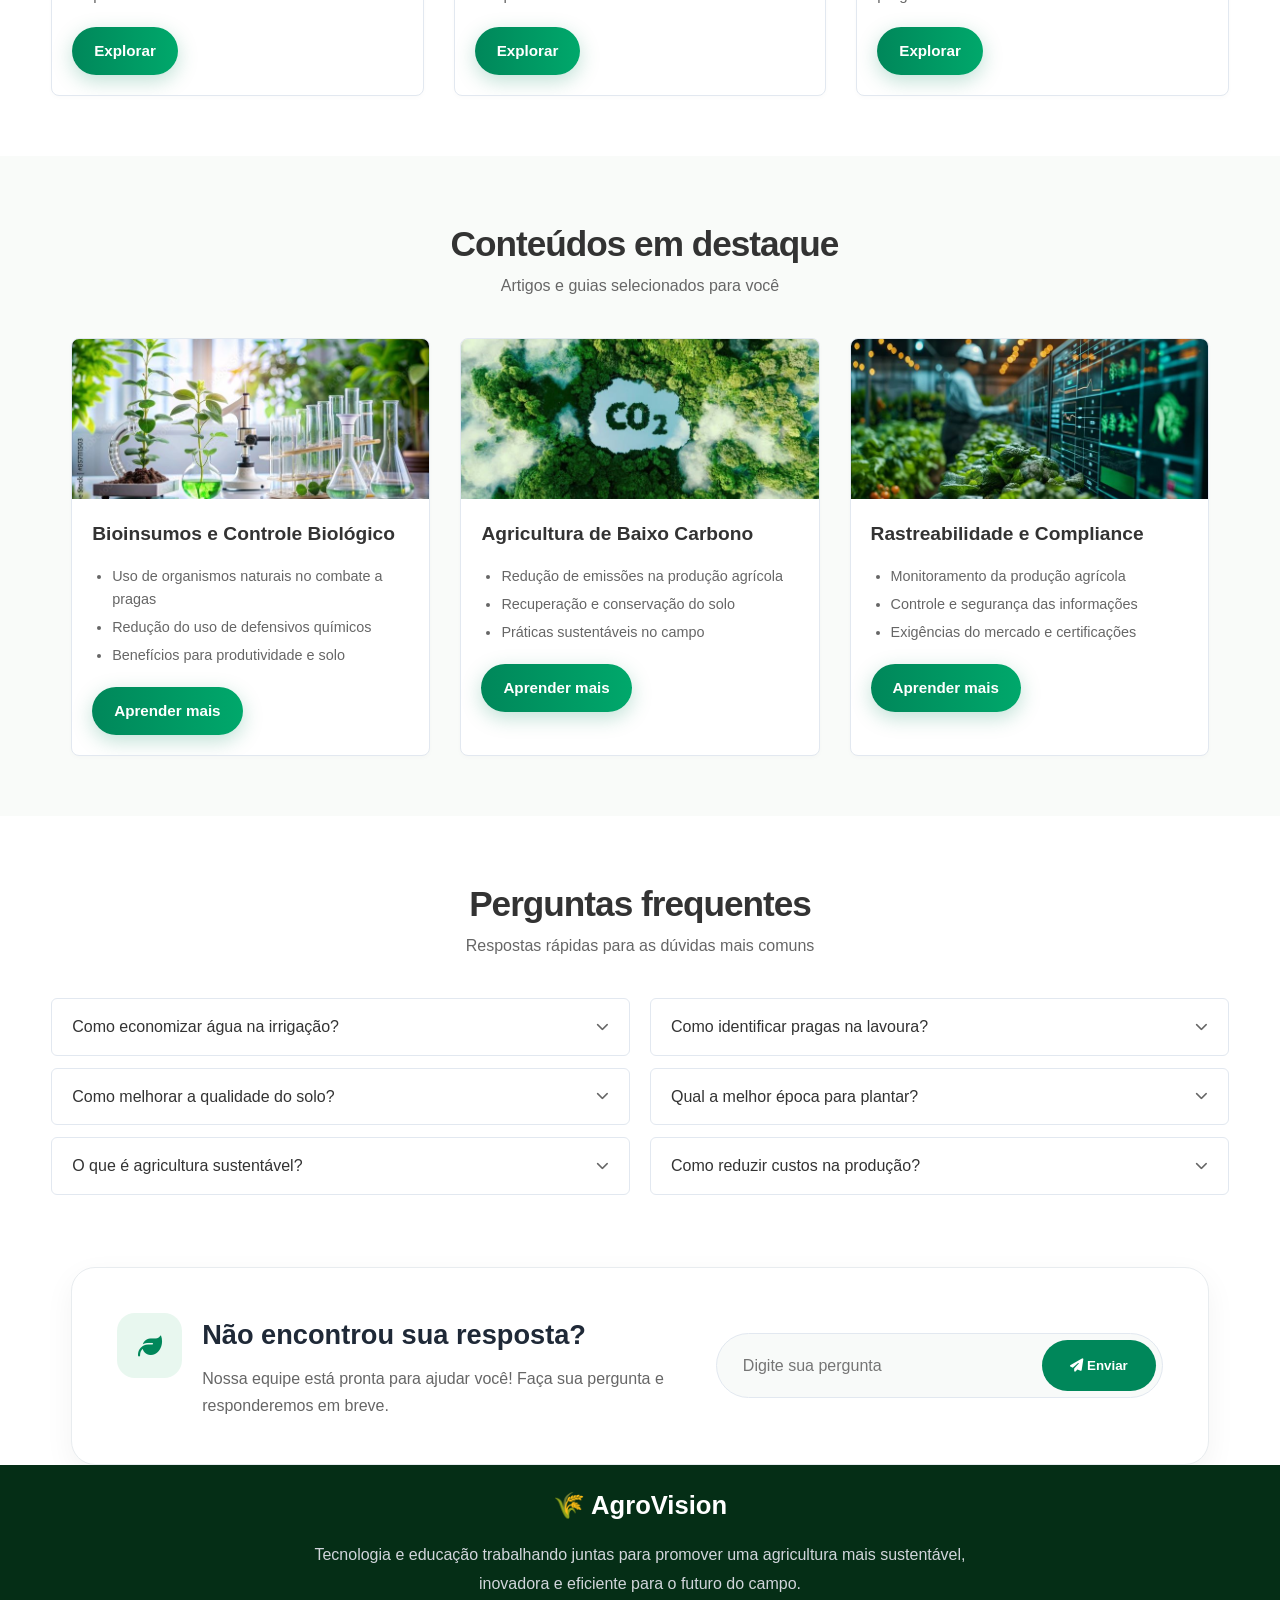
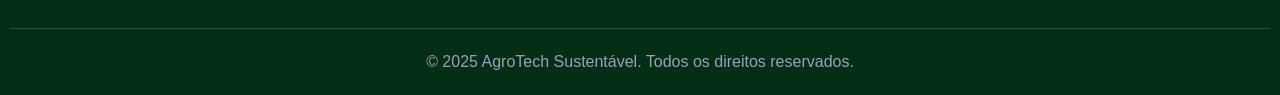
==== commit a8a90805: "." ====
--- a/modulos/conhecimento/conhecimento.html
+++ b/modulos/conhecimento/conhecimento.html
@@ -23,7 +23,7 @@
         <nav>
             <ul>
                 <li><a href="../../index.html">Início</a></li>
-                <li><a href="/modulos/sobre/sobre.html">Sobre o AgroTech</a></li>
+                <li><a href="/modulos/sobre/sobre.html">Sobre o AgroVision</a></li>
             </ul>
         </nav>
     </div>
